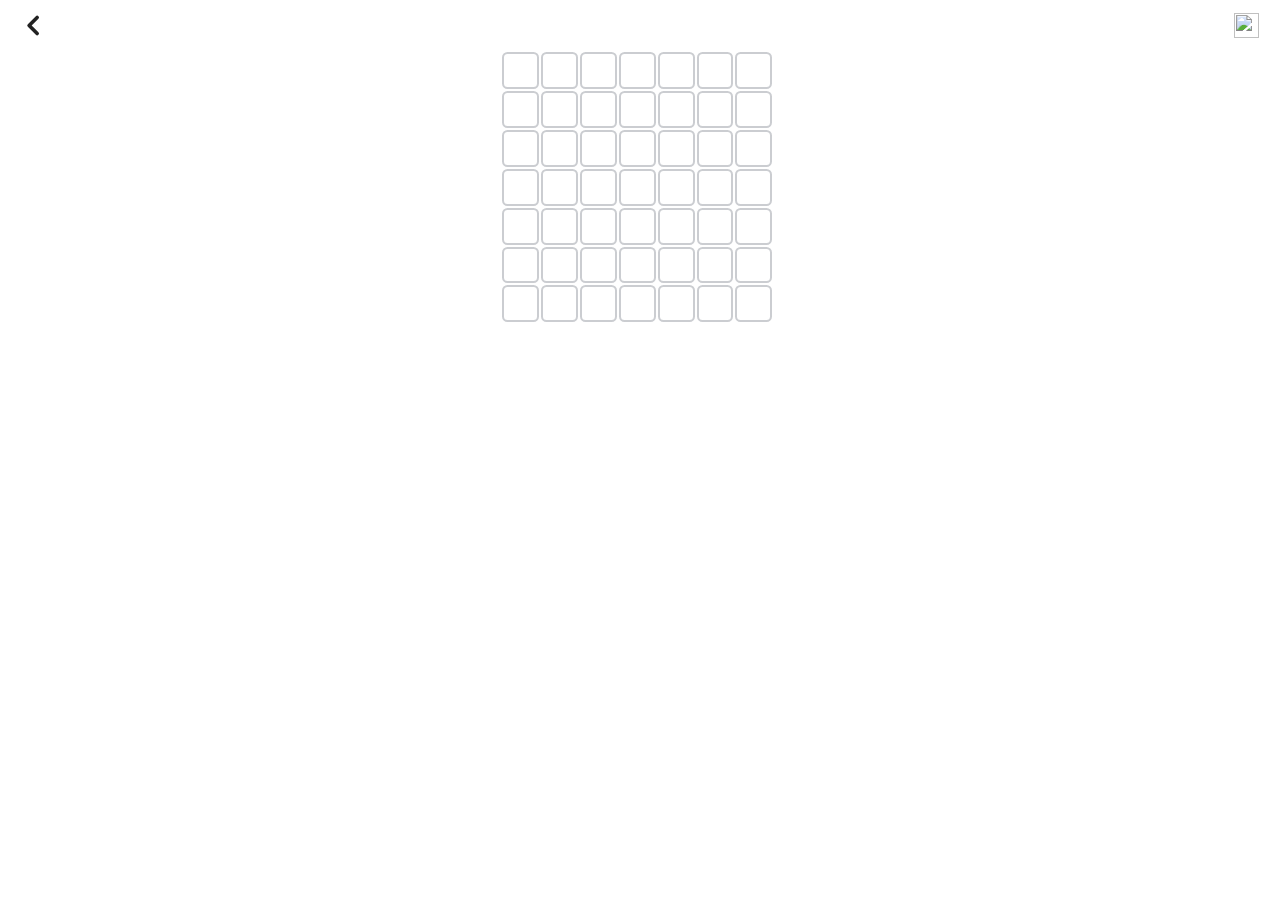
==== game.html @ c062d943 "Create game board and tiles" ====
<!DOCTYPE html>
<html lang="en">

<head>
  <meta charset="UTF-8">
  <meta name="viewport" content="width=device-width, initial-scale=1.0">
  <title>Armadle-Game</title>
  <link rel="stylesheet" href="styles/index.css">
  <link rel="stylesheet" href="styles/game_styles.css">
  <script src="scripts/game_logic.js" defer></script>
  <script src="scripts/game_visuals.js" defer></script>
</head>

<body>
  <div class="container">
    <div class="game-container">
      <header class="toolbar-header">
        <section class="toolbar-section">
          <a class="back-button" href="index.html" aria-label="Back to home">
            <svg class="back-button-icon" viewBox="0 0 24 24" aria-hidden="true" focusable="false">
              <path d="M14.5 6.5 9 12l5.5 5.5" fill="none" stroke-linecap="round" stroke-linejoin="round" stroke-width="2.5" />
            </svg>
          </a>
          <div class="settings-menu">
            <button class="settings-cog-button" id="settings-cog-button" type="button" aria-label="Open settings menu"
              aria-haspopup="dialog" aria-expanded="false" aria-controls="settings-dropdown">
              <img class="settings-cog-icon" src="assets/settings-cog.svg" alt="" aria-hidden="true">
            </button>
          </div>
        </section>
      </header>
      <main class="game-module">
        <div class="game-board-container">
          <div class="game-board">
            <div class="game-row" id="row-1">
              <div class="game-tile-container">
                <div class="game-tile" data-state="empty"></div>
              </div>
              <div class="game-tile-container">
                <div class="game-tile" data-state="empty"></div>
              </div>
              <div class="game-tile-container">
                <div class="game-tile" data-state="empty"></div>
              </div>
              <div class="game-tile-container">
                <div class="game-tile" data-state="empty"></div>
              </div>
              <div class="game-tile-container">
                <div class="game-tile" data-state="empty"></div>
              </div>
              <div class="game-tile-container">
                <div class="game-tile" data-state="empty"></div>
              </div>
              <div class="game-tile-container">
                <div class="game-tile" data-state="empty"></div>
              </div>
            </div>
            <div class="game-row" id="row-2">
              <div class="game-tile-container">
                <div class="game-tile" data-state="empty"></div>
              </div>
              <div class="game-tile-container">
                <div class="game-tile" data-state="empty"></div>
              </div>
              <div class="game-tile-container">
                <div class="game-tile" data-state="empty"></div>
              </div>
              <div class="game-tile-container">
                <div class="game-tile" data-state="empty"></div>
              </div>
              <div class="game-tile-container">
                <div class="game-tile" data-state="empty"></div>
              </div>
              <div class="game-tile-container">
                <div class="game-tile" data-state="empty"></div>
              </div>
              <div class="game-tile-container">
                <div class="game-tile" data-state="empty"></div>
              </div>
            </div>
            <div class="game-row" id="row-3">
              <div class="game-tile-container">
                <div class="game-tile" data-state="empty"></div>
              </div>
              <div class="game-tile-container">
                <div class="game-tile" data-state="empty"></div>
              </div>
              <div class="game-tile-container">
                <div class="game-tile" data-state="empty"></div>
              </div>
              <div class="game-tile-container">
                <div class="game-tile" data-state="empty"></div>
              </div>
              <div class="game-tile-container">
                <div class="game-tile" data-state="empty"></div>
              </div>
              <div class="game-tile-container">
                <div class="game-tile" data-state="empty"></div>
              </div>
              <div class="game-tile-container">
                <div class="game-tile" data-state="empty"></div>
              </div>
            </div>
            <div class="game-row" id="row-4">
              <div class="game-tile-container">
                <div class="game-tile" data-state="empty"></div>
              </div>
              <div class="game-tile-container">
                <div class="game-tile" data-state="empty"></div>
              </div>
              <div class="game-tile-container">
                <div class="game-tile" data-state="empty"></div>
              </div>
              <div class="game-tile-container">
                <div class="game-tile" data-state="empty"></div>
              </div>
              <div class="game-tile-container">
                <div class="game-tile" data-state="empty"></div>
              </div>
              <div class="game-tile-container">
                <div class="game-tile" data-state="empty"></div>
              </div>
              <div class="game-tile-container">
                <div class="game-tile" data-state="empty"></div>
              </div>
            </div>
            <div class="game-row" id="row-5">
              <div class="game-tile-container">
                <div class="game-tile" data-state="empty"></div>
              </div>
              <div class="game-tile-container">
                <div class="game-tile" data-state="empty"></div>
              </div>
              <div class="game-tile-container">
                <div class="game-tile" data-state="empty"></div>
              </div>
              <div class="game-tile-container">
                <div class="game-tile" data-state="empty"></div>
              </div>
              <div class="game-tile-container">
                <div class="game-tile" data-state="empty"></div>
              </div>
              <div class="game-tile-container">
                <div class="game-tile" data-state="empty"></div>
              </div>
              <div class="game-tile-container">
                <div class="game-tile" data-state="empty"></div>
              </div>
            </div>
            <div class="game-row" id="row-6">
              <div class="game-tile-container">
                <div class="game-tile" data-state="empty"></div>
              </div>
              <div class="game-tile-container">
                <div class="game-tile" data-state="empty"></div>
              </div>
              <div class="game-tile-container">
                <div class="game-tile" data-state="empty"></div>
              </div>
              <div class="game-tile-container">
                <div class="game-tile" data-state="empty"></div>
              </div>
              <div class="game-tile-container">
                <div class="game-tile" data-state="empty"></div>
              </div>
              <div class="game-tile-container">
                <div class="game-tile" data-state="empty"></div>
              </div>
              <div class="game-tile-container">
                <div class="game-tile" data-state="empty"></div>
              </div>
            </div>
            <div class="game-row" id="row-7">
              <div class="game-tile-container">
                <div class="game-tile" data-state="empty"></div>
              </div>
              <div class="game-tile-container">
                <div class="game-tile" data-state="empty"></div>
              </div>
              <div class="game-tile-container">
                <div class="game-tile" data-state="empty"></div>
              </div>
              <div class="game-tile-container">
                <div class="game-tile" data-state="empty"></div>
              </div>
              <div class="game-tile-container">
                <div class="game-tile" data-state="empty"></div>
              </div>
              <div class="game-tile-container">
                <div class="game-tile" data-state="empty"></div>
              </div>
              <div class="game-tile-container">
                <div class="game-tile" data-state="empty"></div>
              </div>
            </div>
          </div>
        </div>
      </main>    
    </div>
  </div>
</body>
</html>
---- styles/index.css ----
@import url('https://fonts.googleapis.com/css2?family=Montserrat:ital,wght@0,100..900;1,100..900&display=swap');

:root {
  font-family: 'Montserrat', serif;
  font-size: 16px;
  --armadle-icon: url('../assets/armadle.svg');
  --color-background: #8cacd3;
  --settings-cog-color: #222222;
  --empty-tile-color: #cbcdd1;

  /* Spacing variables */
  --vertical-spacing-0-5: 4px;
  --horizontal-spacing-0-5: 4px;
  --vertical-spacing-2: 16px;
  --horizontal-spacing-2: 16px;
  --vertical-spacing-1-5: 12px;
  --header-height: 40px;
  --header-toolbar-height: 50px;
  --header-padding-x: var(--horizontal-spacing-2);
  --game-max-width: 500px;

  /* Button styles */
  --bg-btn-primary: #000000;
  --text-btn-primary: #ffffff;
}
---- styles/game_styles.css ----
html {
  height: 100%;
}

body {
  height: 100%;
  background-color: var(--game-color-background);
  color: var(--game-text-color);
  margin: 0;
  padding: 0;
  overflow-y: hidden;
}

div {
  margin: 0;
  padding: 0;
  border: 0;
  font-size: 100%;
  font: inherit;
  vertical-align: baseline;
}

/* Header Section */

header {
  display: block;
}

.toolbar-header {
  width: 100%;
  height: var(--header-toolbar-height);
  display: flex;
  align-items: center;
}

.toolbar-section {
  height: 48px;
  width: 100%;
  display: flex;
  align-items: center;
  justify-content: space-between;
  padding: 0 var(--horizontal-spacing-2);
  position: relative;
}

.back-button,
.settings-menu {
  position: relative;
}

.back-button,
.settings-cog-button {
  width: 35px;
  height: 35px;
  border: 0;
  border-radius: 0;
  background: transparent;
  color: var(--settings-cog-color);
  display: inline-flex;
  justify-content: center;
  align-items: center;
  cursor: pointer;
  padding: 0;
}

.back-button {
  text-decoration: none;
}

.back-button-icon {
  width: 35px;
  height: 35px;
  display: block;
  stroke: currentColor;
}

.settings-cog-icon {
  width: 25px;
  height: 25px;
  display: block;
}

/* Game Board Styles */

.container {
  flex: 1;
  display: flex;
  flex-direction: column;
  width: 100%;
}

.game-container {
  position: relative;
  min-height: 100dvh;
}

.game-module {
  width: 100%;
  max-width: var(--game-max-width);
  margin: 0 auto;
  display: flex;
  flex-direction: column;
  height: calc(100% - var(--header-toolbar-height));
}

.game-board-container {
  display: flex;
  justify-content: center;
  align-items: center;
  flex-grow: 1;
  overflow: hidden;
}

.game-board {
  display: grid;
  grid-template-rows: repeat(7, 1fr);
  grid-gap: 2px;
  padding: 2px;
  box-sizing: border-box;
  min-width: min(280px, 100vw);
}

.game-row {
  display: grid;
  grid-gap: 2px;
  grid-template-columns: repeat(7, 1fr) 0.1fr;
}

.game-tile-container {
  display:block
}

.game-tile {
  width: 100%;
  aspect-ratio: 1 / 1;
  display: inline-flex;
  justify-content: center;
  align-items: center;
  vertical-align: middle;
  box-sizing: border-box;
  user-select: none;
  border-radius: 15%;
}

.game-tile[data-state="empty"] {
  border: 2px solid var(--empty-tile-color);
}
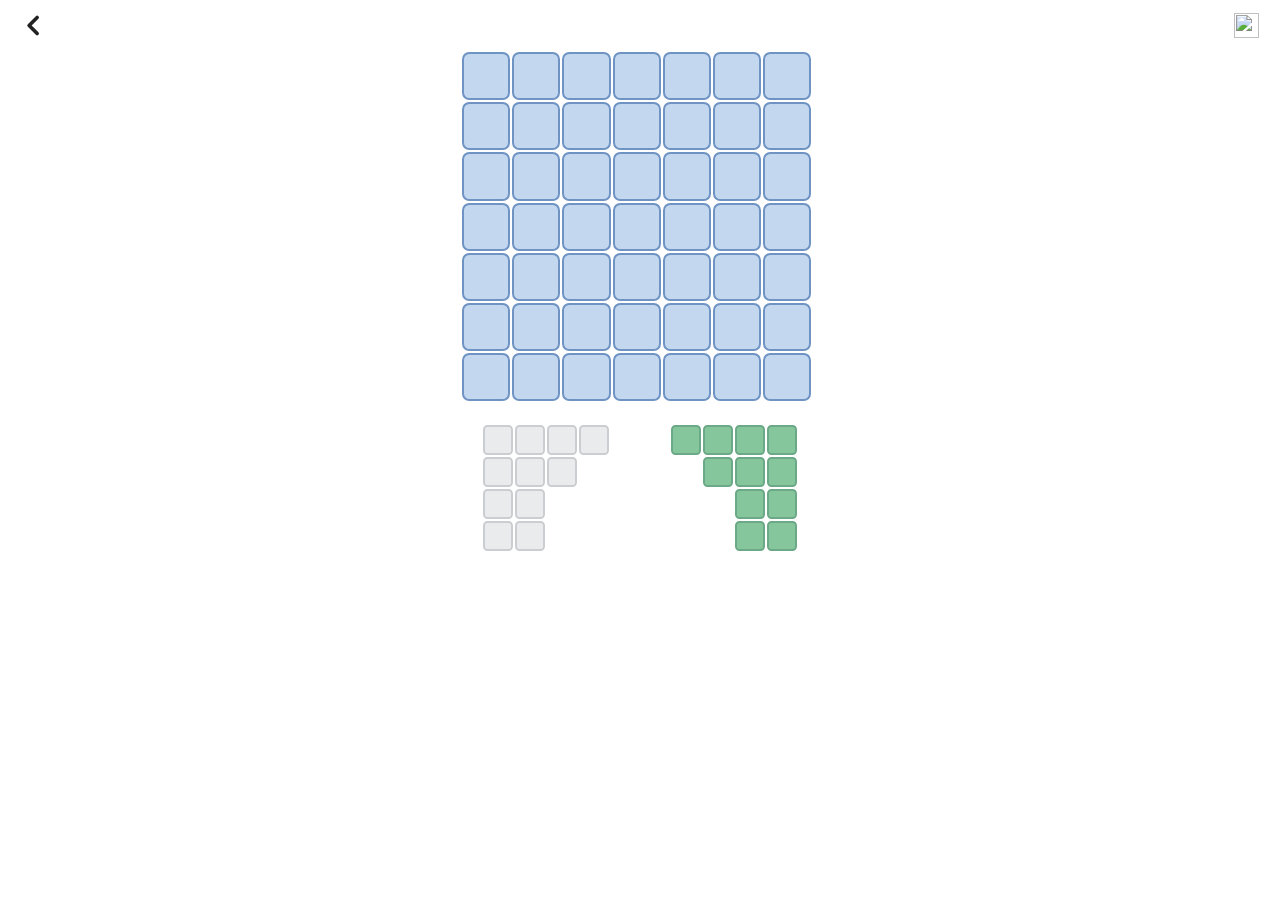
==== commit b401efa6: "Adjust spacing for ships panel" ====
--- a/game.html
+++ b/game.html
@@ -195,8 +195,100 @@
             </div>
           </div>
         </div>
-      </main>    
+        <div class="game-actions-container">
+          <div class="ships-panel ships-panel-target">
+            <div class="fleet fleet-target">
+              <div class="ship">
+                <div class="ship-tile-container">
+                  <div class="ship-tile" data-state="not-found"></div>
+                </div>
+                <div class="ship-tile-container">
+                  <div class="ship-tile" data-state="not-found"></div>
+                </div>
+                <div class="ship-tile-container">
+                  <div class="ship-tile" data-state="not-found"></div>
+                </div>
+                <div class="ship-tile-container">
+                  <div class="ship-tile" data-state="not-found"></div>
+                </div>
+              </div>
+              <div class="ship">
+                <div class="ship-tile-container">
+                  <div class="ship-tile" data-state="not-found"></div>
+                </div>
+                <div class="ship-tile-container">
+                  <div class="ship-tile" data-state="not-found"></div>
+                </div>
+                <div class="ship-tile-container">
+                  <div class="ship-tile" data-state="not-found"></div>
+                </div>
+              </div>
+              <div class="ship">
+                <div class="ship-tile-container">
+                  <div class="ship-tile" data-state="not-found"></div>
+                </div>
+                <div class="ship-tile-container">
+                  <div class="ship-tile" data-state="not-found"></div>
+                </div>
+              </div>
+              <div class="ship">
+                <div class="ship-tile-container">
+                  <div class="ship-tile" data-state="not-found"></div>
+                </div>
+                <div class="ship-tile-container">
+                  <div class="ship-tile" data-state="not-found"></div>
+                </div>
+              </div>
+            </div>
+          </div>
+          <div class="ships-panel ships-panel-mine">
+            <div class="fleet fleet-mine">
+              <div class="ship">
+                <div class="ship-tile-container">
+                  <div class="ship-tile" data-state="alive"></div>
+                </div>
+                <div class="ship-tile-container">
+                  <div class="ship-tile" data-state="alive"></div>
+                </div>
+                <div class="ship-tile-container">
+                  <div class="ship-tile" data-state="alive"></div>
+                </div>
+                <div class="ship-tile-container">
+                  <div class="ship-tile" data-state="alive"></div>
+                </div>
+              </div>
+              <div class="ship">
+                <div class="ship-tile-container">
+                  <div class="ship-tile" data-state="alive"></div>
+                </div>
+                <div class="ship-tile-container">
+                  <div class="ship-tile" data-state="alive"></div>
+                </div>
+                <div class="ship-tile-container">
+                  <div class="ship-tile" data-state="alive"></div>
+                </div>
+              </div>
+              <div class="ship">
+                <div class="ship-tile-container">
+                  <div class="ship-tile" data-state="alive"></div>
+                </div>
+                <div class="ship-tile-container">
+                  <div class="ship-tile" data-state="alive"></div>
+                </div>
+              </div>
+              <div class="ship">
+                <div class="ship-tile-container">
+                  <div class="ship-tile" data-state="alive"></div>
+                </div>
+                <div class="ship-tile-container">
+                  <div class="ship-tile" data-state="alive"></div>
+                </div>
+              </div>
+            </div>
+          </div>
+      </main>
     </div>
   </div>
 </body>
-</html>+
+</html>
--- a/styles/index.css
+++ b/styles/index.css
@@ -6,7 +6,6 @@
   --armadle-icon: url('../assets/armadle.svg');
   --color-background: #8cacd3;
   --settings-cog-color: #222222;
-  --empty-tile-color: #cbcdd1;
 
   /* Spacing variables */
   --vertical-spacing-0-5: 4px;
@@ -18,8 +17,41 @@
   --header-toolbar-height: 50px;
   --header-padding-x: var(--horizontal-spacing-2);
   --game-max-width: 500px;
+  --board-width: min(320px, 100vw);
 
   /* Button styles */
   --bg-btn-primary: #000000;
   --text-btn-primary: #ffffff;
-}+  --sm-btn-bg-color: #e45c5c;
+  --sm-btn-border-color: #aa3636;
+  --sm-btn-text-color: #f8f7f7;
+
+  /* Game tile styles */
+  --empty-tile-color: #6f94c4;
+  --empty-tile-bg-color: #c3d7ef;
+  --selected-tile-bg-color: #d7e5f6;
+  --miss-tile-color: #aab7c8;
+  --miss-tile-bg-color: #f7f5f5;
+  --hit-tile-color: #9f2232;
+  --hit-tile-bg-color: #ee6b78;
+
+  /* Ship styles */
+  --ship-nf-color: #8b939e;
+  --ship-nf-bg-color: #d0d3d7;
+  --ship-f-color: #9f2232;
+  --ship-f-bg-color: #ee6b78;;
+  --ship-container-border: #8b939e;
+
+  /* Life styles */
+  --alive-color:#6ba987;
+  --alive-bg-color:#86c69c;
+}
+
+@media (min-width: 768px) {
+  :root {
+    --board-width: 360px;
+  }
+}
+
+
+
--- a/styles/game_styles.css
+++ b/styles/game_styles.css
@@ -117,7 +117,7 @@
   grid-gap: 2px;
   padding: 2px;
   box-sizing: border-box;
-  min-width: min(280px, 100vw);
+  width: var(--board-width);
 }
 
 .game-row {
@@ -127,7 +127,8 @@
 }
 
 .game-tile-container {
-  display:block
+  display: block;
+  perspective: 500px;
 }
 
 .game-tile {
@@ -140,8 +141,187 @@
   box-sizing: border-box;
   user-select: none;
   border-radius: 15%;
+  cursor: pointer;
+  transform: scale(1);
+  transform-style: preserve-3d;
+  backface-visibility: hidden;
+  transition: transform 140ms ease, box-shadow 140ms ease;
 }
 
 .game-tile[data-state="empty"] {
   border: 2px solid var(--empty-tile-color);
-}+  background-color: var(--empty-tile-bg-color);
+}
+
+.game-tile[data-state="miss"] {
+  border: 2px solid var(--miss-tile-color);
+  background-color: var(--miss-tile-bg-color);
+}
+
+.game-tile[data-state="hit"] {
+  border: 2px solid var(--hit-tile-color);
+  background-color: var(--hit-tile-bg-color);
+}
+
+.game-tile:not([aria-disabled="true"]):active,
+.game-tile.is-selected {
+  transform: scale(0.93);
+  background-color: var(--selected-tile-bg-color);
+}
+
+.game-tile.is-selected {
+  box-shadow: inset 0 0 0 2px rgba(255, 255, 255, 0.45);
+}
+
+.game-tile.is-firing {
+  animation: tile-flip 200ms ease;
+}
+
+.game-tile[aria-disabled="true"] {
+  cursor: default;
+  pointer-events: none;
+}
+
+.game-tile:focus-visible {
+  outline: 3px solid rgba(255, 255, 255, 0.75);
+  outline-offset: 2px;
+}
+
+@keyframes tile-flip {
+  0% {
+    transform: scale(0.93) rotateY(0deg);
+  }
+  49% {
+    transform: scale(0.75) rotateY(89deg);
+  }
+  50% {
+    transform: scale(0.8) rotateY(90deg);
+  }
+  100% {
+    transform: scale(1) rotateY(0deg);
+  }
+}
+
+@media (prefers-reduced-motion: reduce) {
+  .game-tile.is-firing {
+    animation: none;
+  }
+}
+
+/* Action Button Styles */
+
+.game-actions-container {
+  display: flex;
+  flex-direction: row;
+  justify-content: space-between;
+  align-items: center;
+  flex-grow: 1;
+  gap: 16px;
+  width: var(--board-width);
+  margin: 0 auto;
+}
+
+.game-action-row {
+  display: flex;
+  justify-content: center;
+  align-items: center;
+  gap: 16px;
+  margin-top: var(--vertical-spacing-2);
+}
+
+.game-action-button {
+  border: 2px solid var(--sm-btn-border-color);
+  background-color: var(--sm-btn-bg-color);
+  color: var(--sm-btn-text-color);
+  padding: 12px 20px;
+  border-radius: 16px;
+  cursor: pointer;
+  font-size: 16px;
+  font-weight: 600;
+  box-shadow:inset 2px 2px 2px 2px rgb(249, 249, 249, 0.25); 
+}
+
+.game-action-button:active {
+  transform: scale(0.90);
+}
+
+.game-action-button:disabled {
+  cursor: default;
+  opacity: 0.6;
+  box-shadow: none;
+  border: 2px solid var(--ship-nf-color);
+  background-color: var(--ship-nf-bg-color);
+}
+
+/* ship panel styles */
+
+.ships-panel {
+  display: flex;
+  flex-direction: column;
+  align-items: center;
+  flex: 1 1 0;
+  justify-content: center;
+  min-width: 0;
+  margin-top: 20px;
+}
+
+.fleet {
+  display: grid;
+  grid-template-rows: repeat(4, auto);
+  grid-gap: 2px;
+  padding: 2px;
+  box-sizing: border-box;
+  width: min(130px, 100vw);
+}
+
+.fleet-target {
+  justify-items: start;
+}
+
+.ship {
+  display: grid;
+  grid-gap: 2px;
+  grid-template-columns: repeat(4, 1fr);
+  width: 100%;
+}
+
+.ship-tile-container {
+  display: block;
+}
+
+.ship-tile {
+  width: 100%;
+  aspect-ratio: 1 / 1;
+  display: inline-flex;
+  justify-content: center;
+  align-items: center;
+  vertical-align: middle;
+  box-sizing: border-box;
+  user-select: none;
+  border-radius: 15%;
+}
+
+.fleet-target .ship-tile[data-state="not-found"],
+.fleet-mine .ship-tile[data-state="lose-life"] {
+  border: 2px solid var(--ship-nf-color);
+  background-color: var(--ship-nf-bg-color);
+  opacity: 0.45;
+}
+
+.fleet-target .ship-tile[data-state="found"] {
+  border: 2px solid var(--ship-f-color);
+  background-color: var(--ship-f-bg-color);
+}
+
+.fleet-mine .ship-tile[data-state="alive"] {
+  border: 2px solid var(--alive-color);
+  background-color: var(--alive-bg-color);
+}
+
+.fleet-mine .ship > :first-child:nth-last-child(3) {
+  grid-column: 2;
+}
+
+.fleet-mine .ship > :first-child:nth-last-child(2) {
+  grid-column: 3;
+}
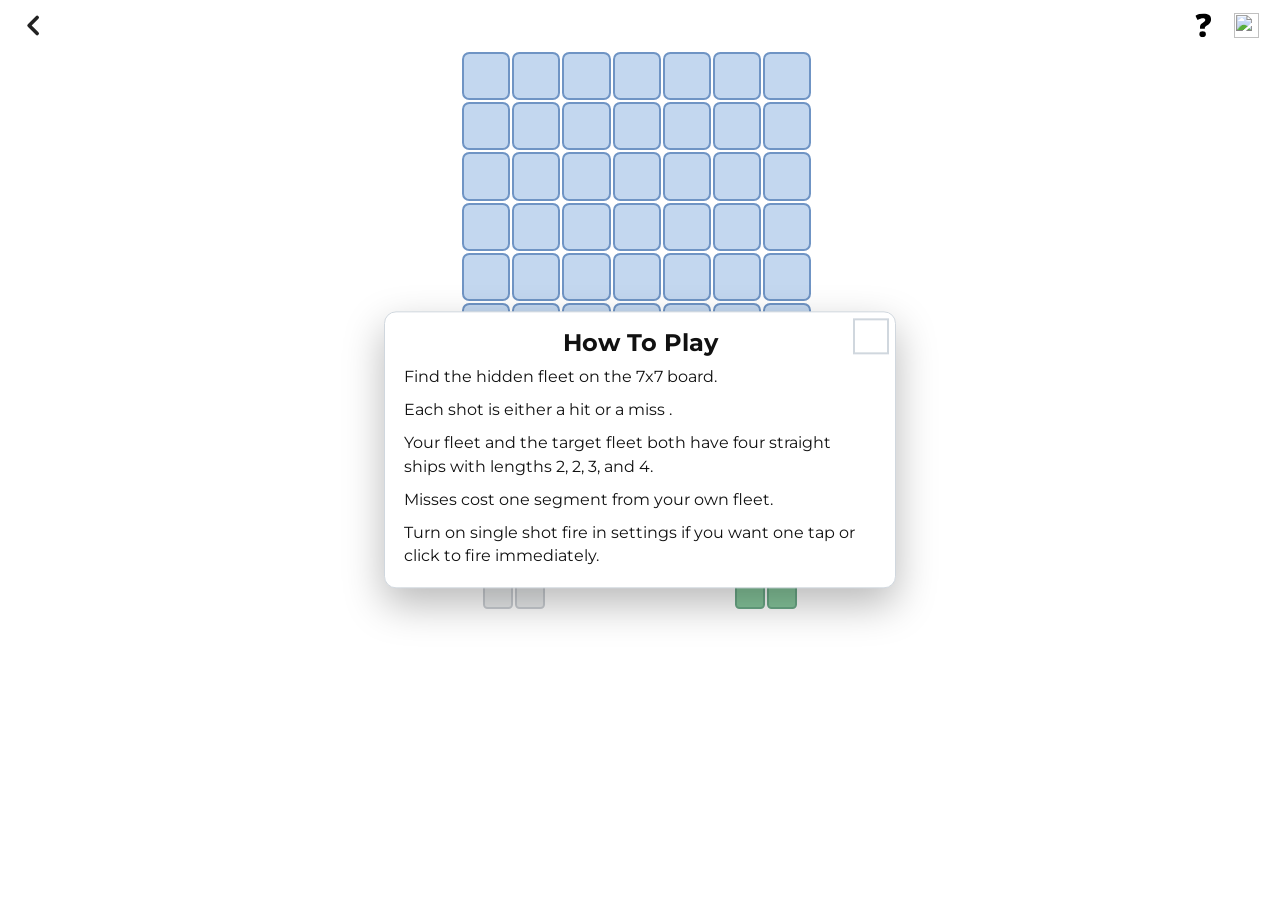
==== commit c62e8197: "Add favicon and fix typo in title" ====
--- a/game.html
+++ b/game.html
@@ -5,6 +5,7 @@
   <meta charset="UTF-8">
   <meta name="viewport" content="width=device-width, initial-scale=1.0">
   <title>Armadle-Game</title>
+  <link rel="icon" href="assets/armadle.svg" type="image/svg+xml">
   <link rel="stylesheet" href="styles/index.css">
   <link rel="stylesheet" href="styles/game_styles.css">
   <script src="scripts/game_logic.js" defer></script>
@@ -21,11 +22,46 @@
               <path d="M14.5 6.5 9 12l5.5 5.5" fill="none" stroke-linecap="round" stroke-linejoin="round" stroke-width="2.5" />
             </svg>
           </a>
-          <div class="settings-menu">
-            <button class="settings-cog-button" id="settings-cog-button" type="button" aria-label="Open settings menu"
-              aria-haspopup="dialog" aria-expanded="false" aria-controls="settings-dropdown">
-              <img class="settings-cog-icon" src="assets/settings-cog.svg" alt="" aria-hidden="true">
-            </button>
+          <div class="toolbar-actions">
+            <div class="how-to-modal">
+              <button class="how-to-question-mark-button" id="how-to-question-mark-button" type="button" aria-label="Open how to modal"
+                aria-haspopup="dialog" aria-expanded="false" aria-controls="how-to-dropdown">
+                <img class="how-to-question-mark-icon" src="assets/question-mark.svg" alt="" aria-hidden="true">
+              </button>
+              <div class="how-to-dropdown hidden" id="how-to-dropdown" role="dialog" aria-modal="true" aria-labelledby="how-to-title" aria-hidden="true">
+                <button class="settings-close-button" id="how-to-close-button" type="button" aria-label="Close how to modal">
+                  <img class="settings-close-icon" src="assets/X.svg" alt="" aria-hidden="true">
+                </button>
+                <h2 id="how-to-title">How To Play</h2>
+                <div class="modal-copy">
+                  <p>Find the hidden fleet on the 7x7 board.</p>
+                  <p>Each shot is either a hit <span class="instruction-tile" data-state="hit" aria-hidden="true"></span> or a miss  <span class="instruction-tile" data-state="miss" aria-hidden="true"></span>.</p>
+                  <p>Your fleet <span class="instruction-ship-tile" data-state="alive" aria-hidden="true"></span> and the target fleet <span class="instruction-ship-tile" data-state="not-found" aria-hidden="true"></span> both have four straight ships with lengths 2, 2, 3, and 4.</p>
+                  <p>Misses cost one segment from your own fleet.</p>
+                  <p>Turn on single shot fire in settings if you want one tap or click to fire immediately.</p>
+                </div>
+              </div>
+            </div>
+            <div class="settings-menu">
+              <button class="settings-cog-button" id="settings-cog-button" type="button" aria-label="Open settings menu"
+                aria-haspopup="dialog" aria-expanded="false" aria-controls="settings-dropdown">
+                <img class="settings-cog-icon" src="assets/settings-cog.svg" alt="" aria-hidden="true">
+              </button>
+              <div class="settings-dropdown hidden" id="settings-dropdown" role="dialog" aria-modal="true" aria-labelledby="settings-title" aria-hidden="true">
+                <button class="settings-close-button" id="settings-close-button" type="button" aria-label="Close settings menu">
+                  <img class="settings-close-icon" src="assets/X.svg" alt="" aria-hidden="true">
+                </button>
+                <h2 id="settings-title">Settings</h2>
+                <label class="settings-option" for="dark-mode-toggle">
+                  <span>Dark mode</span>
+                  <input id="dark-mode-toggle" type="checkbox">
+                </label>
+                <label class="settings-option" for="single-shot-toggle">
+                  <span>Single shot fire</span>
+                  <input id="single-shot-toggle" type="checkbox">
+                </label>
+              </div>
+            </div>
           </div>
         </section>
       </header>
@@ -195,6 +231,7 @@
             </div>
           </div>
         </div>
+        <p class="game-status-message" id="game-status-message" aria-live="polite"></p>
         <div class="game-actions-container">
           <div class="ships-panel ships-panel-target">
             <div class="fleet fleet-target">
--- a/styles/index.css
+++ b/styles/index.css
@@ -4,8 +4,12 @@
   font-family: 'Montserrat', serif;
   font-size: 16px;
   --armadle-icon: url('../assets/armadle.svg');
-  --color-background: #8cacd3;
-  --settings-cog-color: #222222;
+  --color-background: #496a92;
+  --icon-color: #222222;
+  --settings-surface-color: #ffffff;
+  --settings-border-color: #d0d7de;
+  --settings-text-color: #111111;
+  --settings-hover-color: #f5f6f8;
 
   /* Spacing variables */
   --vertical-spacing-0-5: 4px;
@@ -34,6 +38,8 @@
   --miss-tile-bg-color: #f7f5f5;
   --hit-tile-color: #9f2232;
   --hit-tile-bg-color: #ee6b78;
+  --revealed-tile-color: #7a828d;
+  --revealed-tile-bg-color: #bbc0c5;
 
   /* Ship styles */
   --ship-nf-color: #8b939e;
@@ -45,6 +51,8 @@
   /* Life styles */
   --alive-color:#6ba987;
   --alive-bg-color:#86c69c;
+  --life-lost-color: #8b939e;
+  --life-lost-bg-color: #d0d3d7;
 }
 
 @media (min-width: 768px) {
@@ -53,5 +61,39 @@
   }
 }
 
+:root[data-theme="dark"] {
+  --game-color-background: #12161c;
+  --game-text-color: #f0f3f8;
+  --settings-surface-color: #1d2630;
+  --settings-border-color: #34475a;
+  --settings-text-color: #f0f3f8;
+  --settings-hover-color: #253242;
+  --icon-color: #f0f3f8;
+  --sm-btn-bg-color: #c65d6a;
+  --sm-btn-border-color: #8e3f4b;
+  --sm-btn-text-color: #f7f3f4;
 
+  /* Game tile styles */
+  --empty-tile-color: #35567e;
+  --empty-tile-bg-color: #253d5d;
+  --selected-tile-bg-color: #314862;
+  --miss-tile-color: #273e5c;
+  --miss-tile-bg-color: #142338;
+  --hit-tile-color: #cc6873;
+  --hit-tile-bg-color: #9e3945;
+  --revealed-tile-color: #bbc2ca;
+  --revealed-tile-bg-color: #77879c;
 
+  /* Ship styles */
+  --ship-nf-color: #505d6f;
+  --ship-nf-bg-color: #252c36;
+  --ship-f-color: #cc6873;
+  --ship-f-bg-color: #9e3945;
+  --ship-container-border: #5c6d83;
+
+  /* Life styles */
+  --alive-color: #63a88b;
+  --alive-bg-color: #067b56;
+  --life-lost-color: #505d6f;
+  --life-lost-bg-color: #252c36;
+}
--- a/styles/game_styles.css
+++ b/styles/game_styles.css
@@ -43,19 +43,27 @@
   position: relative;
 }
 
+.toolbar-actions {
+  display: flex;
+  align-items: center;
+  gap: 8px;
+}
+
 .back-button,
+.how-to-modal,
 .settings-menu {
   position: relative;
 }
 
 .back-button,
-.settings-cog-button {
+.settings-cog-button,
+.how-to-question-mark-button {
   width: 35px;
   height: 35px;
   border: 0;
   border-radius: 0;
   background: transparent;
-  color: var(--settings-cog-color);
+  color: var(--icon-color);
   display: inline-flex;
   justify-content: center;
   align-items: center;
@@ -74,10 +82,137 @@
   stroke: currentColor;
 }
 
-.settings-cog-icon {
+.settings-cog-icon,
+.how-to-question-mark-icon {
   width: 25px;
   height: 25px;
   display: block;
+}
+
+/* Settings styles */
+
+:root[data-theme="dark"] .settings-cog-icon,
+:root[data-theme="dark"] .how-to-question-mark-icon {
+  filter: brightness(0) invert(1);
+}
+
+.back-button:focus-visible,
+.settings-cog-button:focus-visible,
+.how-to-question-mark-button:focus-visible {
+  outline: 2px solid var(--settings-border-color);
+  outline-offset: 2px;
+}
+
+.how-to-dropdown,
+.settings-dropdown {
+  position: fixed;
+  top: 50%;
+  left: 50%;
+  transform: translate(-50%, -50%);
+  width: min(500px, calc(100vw - 32px));
+  background-color: var(--settings-surface-color);
+  border: 1px solid var(--settings-border-color);
+  border-radius: 12px;
+  box-shadow: 0 16px 40px rgba(0, 0, 0, 0.28);
+  color: var(--settings-text-color);
+  z-index: 200;
+  padding: 6px 5px 20px;
+}
+
+.hidden {
+  display: none;
+}
+
+.settings-close-button {
+  position: absolute;
+  top: 10px;
+  right: 10px;
+  width: 28px;
+  height: 28px;
+  border: 0;
+  background: transparent;
+  display: inline-flex;
+  justify-content: center;
+  align-items: center;
+  cursor: pointer;
+  padding: 0;
+}
+
+.settings-close-icon {
+  width: 16px;
+  height: 16px;
+  display: block;
+}
+
+:root[data-theme="dark"] .settings-close-icon {
+  filter: brightness(0) invert(1);
+}
+
+.settings-close-button:focus-visible {
+  outline: 2px solid var(--settings-border-color);
+  outline-offset: 2px;
+}
+
+.settings-option {
+  display: flex;
+  justify-content: space-between;
+  align-items: center;
+  gap: 8px;
+  padding: 10px 12px;
+  cursor: pointer;
+  user-select: none;
+}
+
+.settings-option:hover {
+  background: var(--settings-hover-color);
+}
+
+.settings-option-copy {
+  display: flex;
+  flex-direction: column;
+  align-items: flex-start;
+  gap: 2px;
+}
+
+.settings-option-title {
+  line-height: 1.2;
+}
+
+.settings-option-subtitle {
+  font-size: 0.8rem;
+  line-height: 1.2;
+  opacity: 0.8;
+}
+
+.settings-option input[type="checkbox"] {
+  width: 16px;
+  height: 16px;
+}
+
+.settings-link-button {
+  width: 100%;
+  border: 0;
+  background: transparent;
+  color: inherit;
+  font: inherit;
+  text-align: left;
+}
+
+.how-to-dropdown h2,
+.settings-dropdown h2 {
+  text-align: center;
+  margin: 10px 12px 8px;
+}
+
+.modal-copy {
+  display: grid;
+  gap: 10px;
+  padding: 0 14px;
+  line-height: 1.45;
+}
+
+.modal-copy p {
+  margin: 0;
 }
 
 /* Game Board Styles */
@@ -109,6 +244,31 @@
   align-items: center;
   flex-grow: 1;
   overflow: hidden;
+}
+
+.game-status-message {
+  min-height: 48px;
+  width: var(--board-width);
+  margin: 10px auto;
+  padding: 0 4px;
+  box-sizing: border-box;
+  text-align: center;
+  font-weight: 600;
+  line-height: 1.2;
+}
+
+.game-status-message-primary,
+.game-status-message-secondary {
+  display: block;
+}
+
+.game-status-message-primary {
+  font-size: 2rem;
+}
+
+.game-status-message-secondary {
+  margin-top: 2px;
+  font-size: 1.1rem;
 }
 
 .game-board {
@@ -118,6 +278,10 @@
   padding: 2px;
   box-sizing: border-box;
   width: var(--board-width);
+}
+
+.game-board.is-disabled {
+  pointer-events: none;
 }
 
 .game-row {
@@ -163,6 +327,11 @@
   background-color: var(--hit-tile-bg-color);
 }
 
+.game-tile[data-state="revealed"] {
+  border: 2px solid var(--revealed-tile-color);
+  background-color: var(--revealed-tile-bg-color);
+}
+
 .game-tile:not([aria-disabled="true"]):active,
 .game-tile.is-selected {
   transform: scale(0.93);
@@ -180,6 +349,10 @@
 .game-tile[aria-disabled="true"] {
   cursor: default;
   pointer-events: none;
+}
+
+.game-board.is-disabled .game-tile {
+  cursor: default;
 }
 
 .game-tile:focus-visible {
@@ -262,7 +435,7 @@
   flex: 1 1 0;
   justify-content: center;
   min-width: 0;
-  margin-top: 20px;
+  margin-top: 10px;
 }
 
 .fleet {
@@ -302,7 +475,7 @@
 }
 
 .fleet-target .ship-tile[data-state="not-found"],
-.fleet-mine .ship-tile[data-state="lose-life"] {
+.fleet-mine .ship-tile[data-state="life-lost"] {
   border: 2px solid var(--ship-nf-color);
   background-color: var(--ship-nf-bg-color);
   opacity: 0.45;
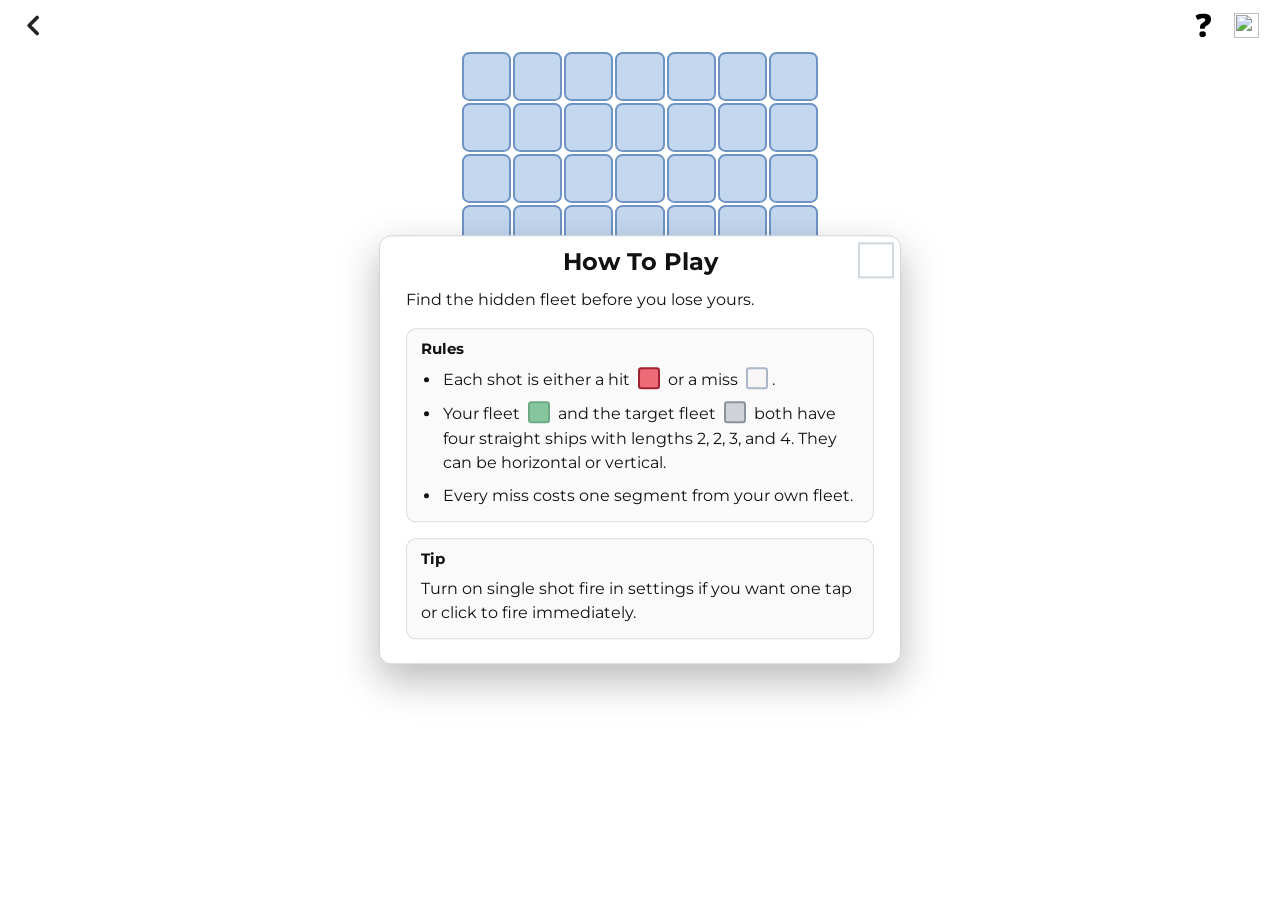
==== commit 4650817e: "Change wording of how to intro" ====
--- a/game.html
+++ b/game.html
@@ -34,11 +34,19 @@
                 </button>
                 <h2 id="how-to-title">How To Play</h2>
                 <div class="modal-copy">
-                  <p>Find the hidden fleet on the 7x7 board.</p>
-                  <p>Each shot is either a hit <span class="instruction-tile" data-state="hit" aria-hidden="true"></span> or a miss  <span class="instruction-tile" data-state="miss" aria-hidden="true"></span>.</p>
-                  <p>Your fleet <span class="instruction-ship-tile" data-state="alive" aria-hidden="true"></span> and the target fleet <span class="instruction-ship-tile" data-state="not-found" aria-hidden="true"></span> both have four straight ships with lengths 2, 2, 3, and 4.</p>
-                  <p>Misses cost one segment from your own fleet.</p>
-                  <p>Turn on single shot fire in settings if you want one tap or click to fire immediately.</p>
+                  <p class="modal-intro">Find the hidden fleet before you lose yours.</p>
+                  <section class="instruction-section" aria-labelledby="how-to-rules-title">
+                    <h3 class="instruction-heading" id="how-to-rules-title">Rules</h3>
+                    <ul class="instruction-list">
+                      <li>Each shot is either a hit <span class="instruction-tile" data-state="hit" aria-hidden="true"></span> or a miss <span class="instruction-tile" data-state="miss" aria-hidden="true"></span>.</li>
+                      <li>Your fleet <span class="instruction-ship-tile" data-state="alive" aria-hidden="true"></span> and the target fleet <span class="instruction-ship-tile" data-state="not-found" aria-hidden="true"></span> both have four straight ships with lengths 2, 2, 3, and 4. They can be horizontal or vertical.</li>
+                      <li>Every miss costs one segment from your own fleet.</li>
+                    </ul>
+                  </section>
+                  <section class="instruction-section" aria-labelledby="how-to-tip-title">
+                    <h3 class="instruction-heading" id="how-to-tip-title">Tip</h3>
+                    <p>Turn on single shot fire in settings if you want one tap or click to fire immediately.</p>
+                  </section>
                 </div>
               </div>
             </div>
--- a/styles/game_styles.css
+++ b/styles/game_styles.css
@@ -116,7 +116,9 @@
   box-shadow: 0 16px 40px rgba(0, 0, 0, 0.28);
   color: var(--settings-text-color);
   z-index: 200;
-  padding: 6px 5px 20px;
+  padding: 12px 10px 22px;
+  max-height: min(80dvh, 720px);
+  overflow-y: auto;
 }
 
 .hidden {
@@ -201,18 +203,97 @@
 .how-to-dropdown h2,
 .settings-dropdown h2 {
   text-align: center;
-  margin: 10px 12px 8px;
+  margin: 0 40px 12px;
+  line-height: 1.15;
 }
 
 .modal-copy {
   display: grid;
-  gap: 10px;
-  padding: 0 14px;
-  line-height: 1.45;
+  gap: 16px;
+  padding: 0 16px 2px;
+  line-height: 1.55;
 }
 
 .modal-copy p {
   margin: 0;
+}
+
+.modal-intro {
+  max-width: 38ch;
+  font-size: 1rem;
+}
+
+.instruction-section {
+  display: grid;
+  gap: 8px;
+  padding: 12px 14px;
+  border: 1px solid color-mix(in srgb, var(--settings-border-color) 82%, transparent);
+  border-radius: 10px;
+  background: color-mix(in srgb, var(--settings-hover-color) 50%, transparent);
+}
+
+.instruction-heading {
+  margin: 0;
+  font-size: 0.92rem;
+  font-weight: 700;
+  line-height: 1.2;
+}
+
+.instruction-list {
+  margin: 0;
+  padding-left: 20px;
+  display: grid;
+  gap: 8px;
+}
+
+.instruction-list li {
+  padding-left: 2px;
+}
+
+.instruction-legend {
+  display: grid;
+  grid-template-columns: repeat(auto-fit, minmax(180px, 1fr));
+  gap: 10px 12px;
+  margin-top: 4px;
+}
+
+.instruction-legend-item {
+  display: flex;
+  align-items: center;
+  gap: 10px;
+  min-width: 0;
+}
+
+.instruction-tile,
+.instruction-ship-tile {
+  width: 22px;
+  aspect-ratio: 1 / 1;
+  display: inline-flex;
+  box-sizing: border-box;
+  border-radius: 15%;
+  flex: 0 0 auto;
+  vertical-align: text-bottom;
+  margin: 0 4px;
+}
+
+.instruction-tile[data-state="miss"] {
+  border: 2px solid var(--miss-tile-color);
+  background-color: var(--miss-tile-bg-color);
+}
+
+.instruction-tile[data-state="hit"] {
+  border: 2px solid var(--hit-tile-color);
+  background-color: var(--hit-tile-bg-color);
+}
+
+.instruction-ship-tile[data-state="not-found"] {
+  border: 2px solid var(--ship-nf-color);
+  background-color: var(--ship-nf-bg-color);
+}
+
+.instruction-ship-tile[data-state="alive"] {
+  border: 2px solid var(--alive-color);
+  background-color: var(--alive-bg-color);
 }
 
 /* Game Board Styles */
@@ -287,7 +368,7 @@
 .game-row {
   display: grid;
   grid-gap: 2px;
-  grid-template-columns: repeat(7, 1fr) 0.1fr;
+  grid-template-columns: repeat(7, 1fr);
 }
 
 .game-tile-container {
@@ -328,8 +409,8 @@
 }
 
 .game-tile[data-state="revealed"] {
-  border: 2px solid var(--revealed-tile-color);
-  background-color: var(--revealed-tile-bg-color);
+  border: 2px solid var(--ship-nf-color);
+  background-color: var(--ship-nf-bg-color);
 }
 
 .game-tile:not([aria-disabled="true"]):active,
@@ -474,10 +555,14 @@
   border-radius: 15%;
 }
 
-.fleet-target .ship-tile[data-state="not-found"],
-.fleet-mine .ship-tile[data-state="life-lost"] {
+.fleet-target .ship-tile[data-state="not-found"] {
   border: 2px solid var(--ship-nf-color);
   background-color: var(--ship-nf-bg-color);
+}
+
+.fleet-mine .ship-tile[data-state="life-lost"] {
+  border: 2px solid var(--life-lost-color);
+  background-color: var(--life-lost-bg-color);
   opacity: 0.45;
 }
 
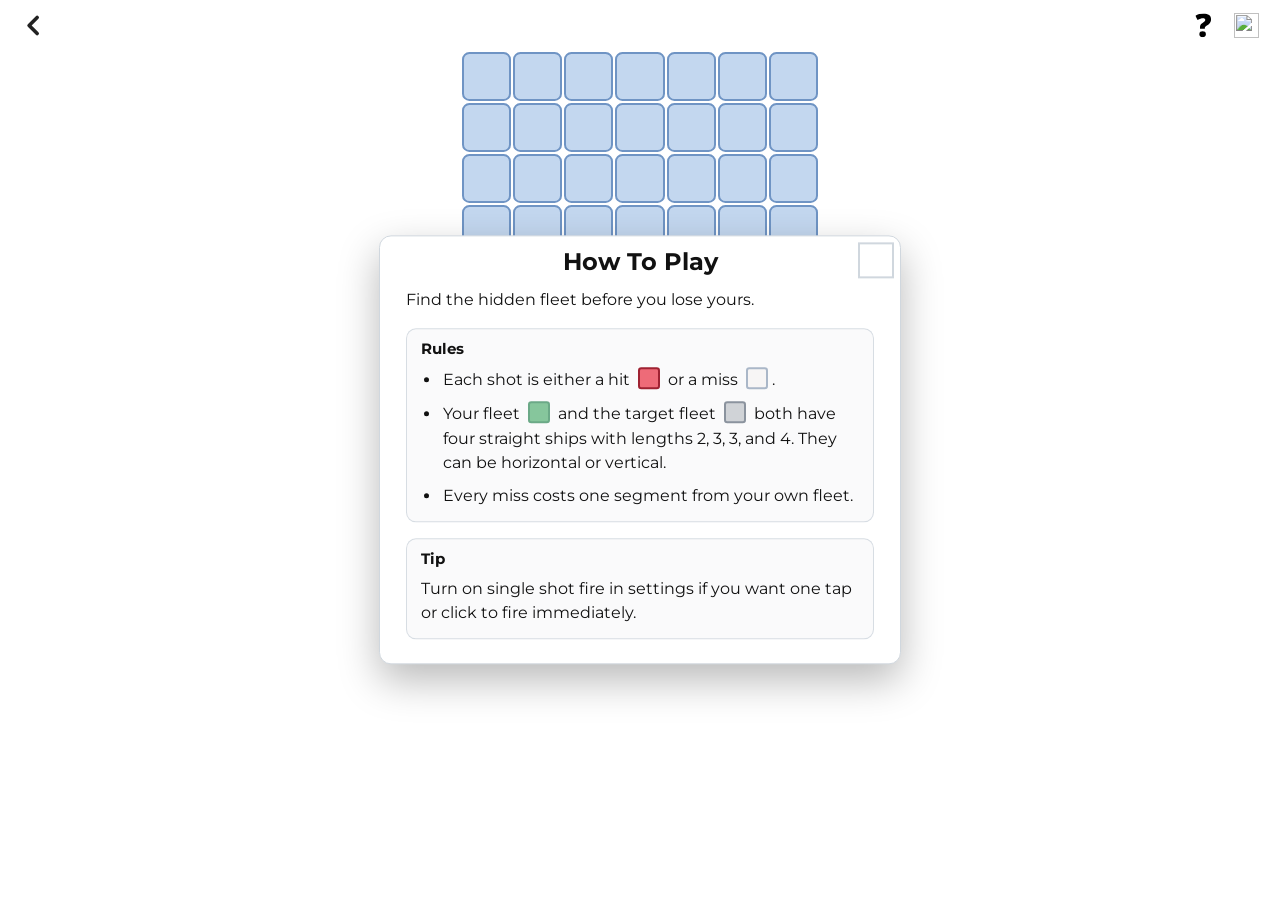
==== commit 3a6f64ab: "Adjust ship sizes to 4,3,3,2 to be less punishing to players" ====
--- a/game.html
+++ b/game.html
@@ -39,7 +39,7 @@
                     <h3 class="instruction-heading" id="how-to-rules-title">Rules</h3>
                     <ul class="instruction-list">
                       <li>Each shot is either a hit <span class="instruction-tile" data-state="hit" aria-hidden="true"></span> or a miss <span class="instruction-tile" data-state="miss" aria-hidden="true"></span>.</li>
-                      <li>Your fleet <span class="instruction-ship-tile" data-state="alive" aria-hidden="true"></span> and the target fleet <span class="instruction-ship-tile" data-state="not-found" aria-hidden="true"></span> both have four straight ships with lengths 2, 2, 3, and 4. They can be horizontal or vertical.</li>
+                      <li>Your fleet <span class="instruction-ship-tile" data-state="alive" aria-hidden="true"></span> and the target fleet <span class="instruction-ship-tile" data-state="not-found" aria-hidden="true"></span> both have four straight ships with lengths 2, 3, 3, and 4. They can be horizontal or vertical.</li>
                       <li>Every miss costs one segment from your own fleet.</li>
                     </ul>
                   </section>
@@ -275,6 +275,9 @@
                 <div class="ship-tile-container">
                   <div class="ship-tile" data-state="not-found"></div>
                 </div>
+                <div class="ship-tile-container">
+                  <div class="ship-tile" data-state="not-found"></div>
+                </div>
               </div>
               <div class="ship">
                 <div class="ship-tile-container">
@@ -314,6 +317,9 @@
                 </div>
               </div>
               <div class="ship">
+                <div class="ship-tile-container">
+                  <div class="ship-tile" data-state="alive"></div>
+                </div>
                 <div class="ship-tile-container">
                   <div class="ship-tile" data-state="alive"></div>
                 </div>
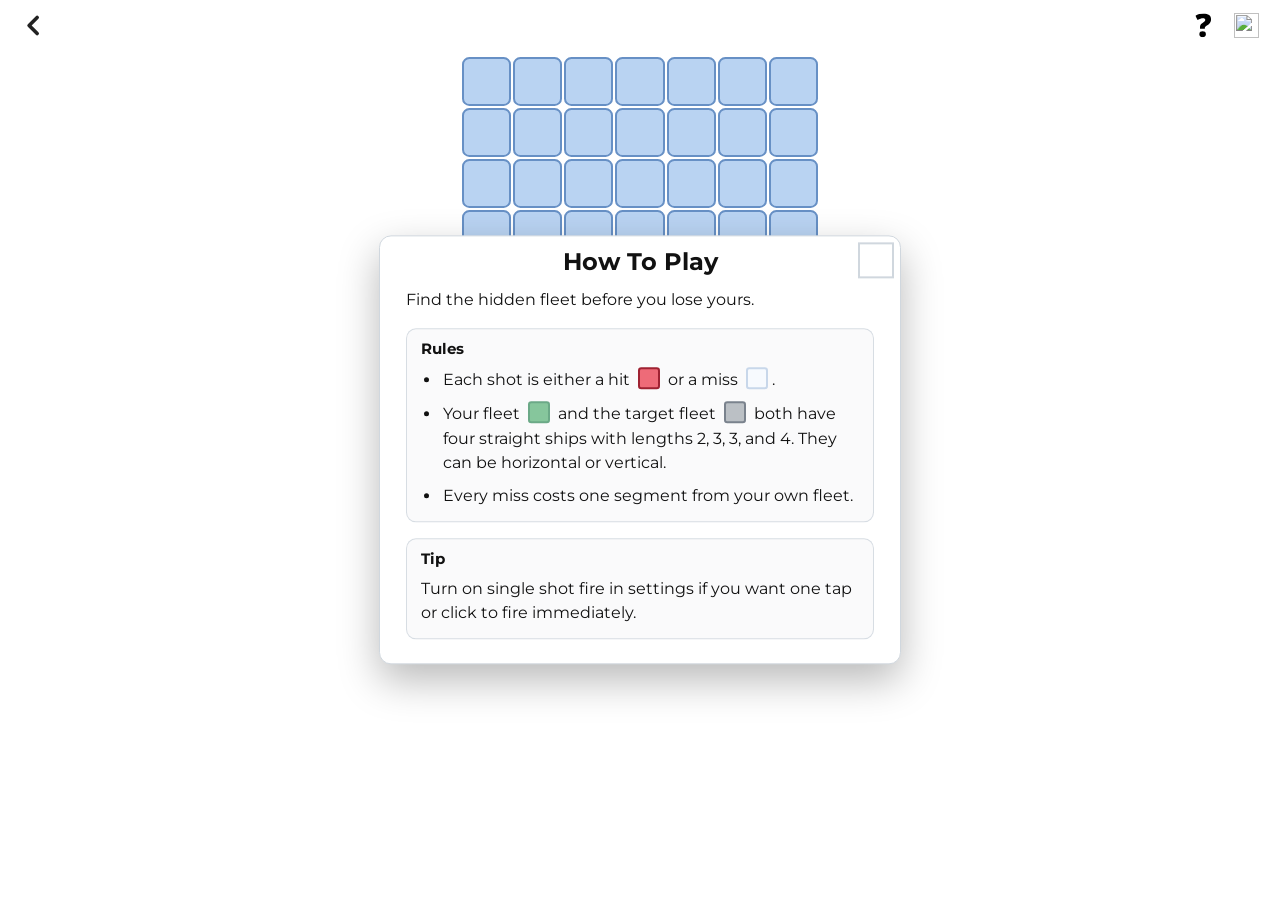
==== commit d8492a44: "Add share button to end of game screen" ====
--- a/game.html
+++ b/game.html
@@ -240,6 +240,10 @@
           </div>
         </div>
         <p class="game-status-message" id="game-status-message" aria-live="polite"></p>
+        <div class="share-results-container hidden" id="share-results-container">
+          <button class="share-button" id="share-results-button" type="button">SHARE</button>
+          <p class="share-results-feedback" id="share-results-feedback" aria-live="polite"></p>
+        </div>
         <div class="game-actions-container">
           <div class="ships-panel ships-panel-target">
             <div class="fleet fleet-target">
--- a/styles/index.css
+++ b/styles/index.css
@@ -29,21 +29,21 @@
   --sm-btn-bg-color: #e45c5c;
   --sm-btn-border-color: #aa3636;
   --sm-btn-text-color: #f8f7f7;
+  --share-btn-color: #57C643;
+  --share-border-color: #47A740;
 
   /* Game tile styles */
-  --empty-tile-color: #6f94c4;
-  --empty-tile-bg-color: #c3d7ef;
+  --empty-tile-color: #6790c5;
+  --empty-tile-bg-color: #b9d3f2;
   --selected-tile-bg-color: #d7e5f6;
-  --miss-tile-color: #aab7c8;
-  --miss-tile-bg-color: #f7f5f5;
+  --miss-tile-color: #c8d7ea;
+  --miss-tile-bg-color: #f7fafe;
   --hit-tile-color: #9f2232;
   --hit-tile-bg-color: #ee6b78;
-  --revealed-tile-color: #7a828d;
-  --revealed-tile-bg-color: #bbc0c5;
 
   /* Ship styles */
-  --ship-nf-color: #8b939e;
-  --ship-nf-bg-color: #d0d3d7;
+  --ship-nf-color: #7a828d;
+  --ship-nf-bg-color: #bbc0c5;
   --ship-f-color: #9f2232;
   --ship-f-bg-color: #ee6b78;;
   --ship-container-border: #8b939e;
@@ -51,8 +51,8 @@
   /* Life styles */
   --alive-color:#6ba987;
   --alive-bg-color:#86c69c;
-  --life-lost-color: #8b939e;
-  --life-lost-bg-color: #d0d3d7;
+  --life-lost-color: #bcc3cb;
+  --life-lost-bg-color: #e6e9ec;
 }
 
 @media (min-width: 768px) {
@@ -81,12 +81,10 @@
   --miss-tile-bg-color: #142338;
   --hit-tile-color: #cc6873;
   --hit-tile-bg-color: #9e3945;
-  --revealed-tile-color: #bbc2ca;
-  --revealed-tile-bg-color: #77879c;
 
   /* Ship styles */
-  --ship-nf-color: #505d6f;
-  --ship-nf-bg-color: #252c36;
+  --ship-nf-color: #bbc2ca;
+  --ship-nf-bg-color: #77879c;
   --ship-f-color: #cc6873;
   --ship-f-bg-color: #9e3945;
   --ship-container-border: #5c6d83;
--- a/styles/game_styles.css
+++ b/styles/game_styles.css
@@ -313,7 +313,7 @@
 .game-module {
   width: 100%;
   max-width: var(--game-max-width);
-  margin: 0 auto;
+  margin: 5px auto;
   display: flex;
   flex-direction: column;
   height: calc(100% - var(--header-toolbar-height));
@@ -344,7 +344,7 @@
 }
 
 .game-status-message-primary {
-  font-size: 2rem;
+  font-size: 1.8rem;
 }
 
 .game-status-message-secondary {
@@ -583,3 +583,46 @@
 .fleet-mine .ship > :first-child:nth-last-child(2) {
   grid-column: 3;
 }
+
+/* Share Button styles */
+
+.share-results-container {
+  margin-top: 3px;
+  display: flex;
+  flex-direction: column;
+  align-items: center;
+}
+
+.share-results-container.hidden {
+  display: none;
+}
+
+.share-results-feedback {
+  margin: 0;
+  min-height: 0.5rem;
+  font-size: 0.9rem;
+}
+
+#share-results-button {
+  background-color: var(--share-btn-color);
+  border-color: var(--share-border-color);
+  color: var(--text-btn-primary);
+}
+
+.share-button {
+  background: transparent;
+  border: 2px solid var(--sm-btn-border-color);
+  color: var(--sm-btn-text-color);
+  padding: 12px 20px;
+  border-radius: 16px;
+  cursor: pointer;
+  font-size: 16px;
+  font-weight: 600;
+}
+
+.share-button:focus-visible,
+.settings-link-button:focus-visible,
+.settings-option input[type="checkbox"]:focus-visible {
+  outline: 2px solid var(--settings-border-color);
+  outline-offset: 2px;
+}
